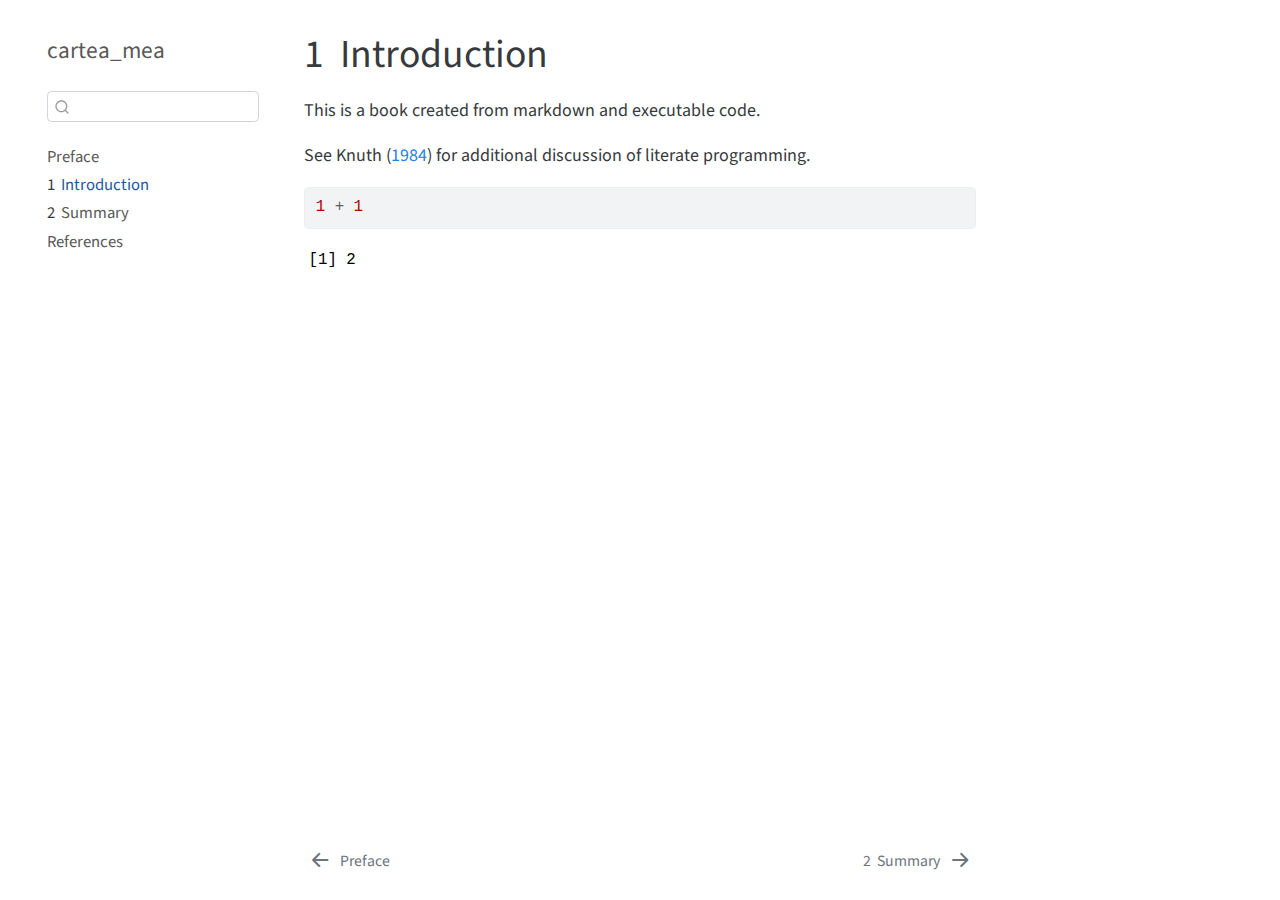
==== _book/intro.html @ 248f59c9 "primul commit" ====
<!DOCTYPE html>
<html xmlns="http://www.w3.org/1999/xhtml" lang="en" xml:lang="en"><head>

<meta charset="utf-8">
<meta name="generator" content="quarto-1.2.313">

<meta name="viewport" content="width=device-width, initial-scale=1.0, user-scalable=yes">


<title>cartea_mea - 1&nbsp; Introduction</title>
<style>
code{white-space: pre-wrap;}
span.smallcaps{font-variant: small-caps;}
div.columns{display: flex; gap: min(4vw, 1.5em);}
div.column{flex: auto; overflow-x: auto;}
div.hanging-indent{margin-left: 1.5em; text-indent: -1.5em;}
ul.task-list{list-style: none;}
ul.task-list li input[type="checkbox"] {
  width: 0.8em;
  margin: 0 0.8em 0.2em -1.6em;
  vertical-align: middle;
}
pre > code.sourceCode { white-space: pre; position: relative; }
pre > code.sourceCode > span { display: inline-block; line-height: 1.25; }
pre > code.sourceCode > span:empty { height: 1.2em; }
.sourceCode { overflow: visible; }
code.sourceCode > span { color: inherit; text-decoration: inherit; }
div.sourceCode { margin: 1em 0; }
pre.sourceCode { margin: 0; }
@media screen {
div.sourceCode { overflow: auto; }
}
@media print {
pre > code.sourceCode { white-space: pre-wrap; }
pre > code.sourceCode > span { text-indent: -5em; padding-left: 5em; }
}
pre.numberSource code
  { counter-reset: source-line 0; }
pre.numberSource code > span
  { position: relative; left: -4em; counter-increment: source-line; }
pre.numberSource code > span > a:first-child::before
  { content: counter(source-line);
    position: relative; left: -1em; text-align: right; vertical-align: baseline;
    border: none; display: inline-block;
    -webkit-touch-callout: none; -webkit-user-select: none;
    -khtml-user-select: none; -moz-user-select: none;
    -ms-user-select: none; user-select: none;
    padding: 0 4px; width: 4em;
    color: #aaaaaa;
  }
pre.numberSource { margin-left: 3em; border-left: 1px solid #aaaaaa;  padding-left: 4px; }
div.sourceCode
  {   }
@media screen {
pre > code.sourceCode > span > a:first-child::before { text-decoration: underline; }
}
code span.al { color: #ff0000; font-weight: bold; } /* Alert */
code span.an { color: #60a0b0; font-weight: bold; font-style: italic; } /* Annotation */
code span.at { color: #7d9029; } /* Attribute */
code span.bn { color: #40a070; } /* BaseN */
code span.bu { color: #008000; } /* BuiltIn */
code span.cf { color: #007020; font-weight: bold; } /* ControlFlow */
code span.ch { color: #4070a0; } /* Char */
code span.cn { color: #880000; } /* Constant */
code span.co { color: #60a0b0; font-style: italic; } /* Comment */
code span.cv { color: #60a0b0; font-weight: bold; font-style: italic; } /* CommentVar */
code span.do { color: #ba2121; font-style: italic; } /* Documentation */
code span.dt { color: #902000; } /* DataType */
code span.dv { color: #40a070; } /* DecVal */
code span.er { color: #ff0000; font-weight: bold; } /* Error */
code span.ex { } /* Extension */
code span.fl { color: #40a070; } /* Float */
code span.fu { color: #06287e; } /* Function */
code span.im { color: #008000; font-weight: bold; } /* Import */
code span.in { color: #60a0b0; font-weight: bold; font-style: italic; } /* Information */
code span.kw { color: #007020; font-weight: bold; } /* Keyword */
code span.op { color: #666666; } /* Operator */
code span.ot { color: #007020; } /* Other */
code span.pp { color: #bc7a00; } /* Preprocessor */
code span.sc { color: #4070a0; } /* SpecialChar */
code span.ss { color: #bb6688; } /* SpecialString */
code span.st { color: #4070a0; } /* String */
code span.va { color: #19177c; } /* Variable */
code span.vs { color: #4070a0; } /* VerbatimString */
code span.wa { color: #60a0b0; font-weight: bold; font-style: italic; } /* Warning */
div.csl-bib-body { }
div.csl-entry {
  clear: both;
}
.hanging div.csl-entry {
  margin-left:2em;
  text-indent:-2em;
}
div.csl-left-margin {
  min-width:2em;
  float:left;
}
div.csl-right-inline {
  margin-left:2em;
  padding-left:1em;
}
div.csl-indent {
  margin-left: 2em;
}
</style>


<script src="site_libs/quarto-nav/quarto-nav.js"></script>
<script src="site_libs/quarto-nav/headroom.min.js"></script>
<script src="site_libs/clipboard/clipboard.min.js"></script>
<script src="site_libs/quarto-search/autocomplete.umd.js"></script>
<script src="site_libs/quarto-search/fuse.min.js"></script>
<script src="site_libs/quarto-search/quarto-search.js"></script>
<meta name="quarto:offset" content="./">
<link href="./summary.html" rel="next">
<link href="./index.html" rel="prev">
<script src="site_libs/quarto-html/quarto.js"></script>
<script src="site_libs/quarto-html/popper.min.js"></script>
<script src="site_libs/quarto-html/tippy.umd.min.js"></script>
<script src="site_libs/quarto-html/anchor.min.js"></script>
<link href="site_libs/quarto-html/tippy.css" rel="stylesheet">
<link href="site_libs/quarto-html/quarto-syntax-highlighting.css" rel="stylesheet" id="quarto-text-highlighting-styles">
<script src="site_libs/bootstrap/bootstrap.min.js"></script>
<link href="site_libs/bootstrap/bootstrap-icons.css" rel="stylesheet">
<link href="site_libs/bootstrap/bootstrap.min.css" rel="stylesheet" id="quarto-bootstrap" data-mode="light">
<script id="quarto-search-options" type="application/json">{
  "location": "sidebar",
  "copy-button": false,
  "collapse-after": 3,
  "panel-placement": "start",
  "type": "textbox",
  "limit": 20,
  "language": {
    "search-no-results-text": "No results",
    "search-matching-documents-text": "matching documents",
    "search-copy-link-title": "Copy link to search",
    "search-hide-matches-text": "Hide additional matches",
    "search-more-match-text": "more match in this document",
    "search-more-matches-text": "more matches in this document",
    "search-clear-button-title": "Clear",
    "search-detached-cancel-button-title": "Cancel",
    "search-submit-button-title": "Submit"
  }
}</script>


</head>

<body class="nav-sidebar floating">

<div id="quarto-search-results"></div>
  <header id="quarto-header" class="headroom fixed-top">
  <nav class="quarto-secondary-nav" data-bs-toggle="collapse" data-bs-target="#quarto-sidebar" aria-controls="quarto-sidebar" aria-expanded="false" aria-label="Toggle sidebar navigation" onclick="if (window.quartoToggleHeadroom) { window.quartoToggleHeadroom(); }">
    <div class="container-fluid d-flex justify-content-between">
      <h1 class="quarto-secondary-nav-title"><span class="chapter-number">1</span>&nbsp; <span class="chapter-title">Introduction</span></h1>
      <button type="button" class="quarto-btn-toggle btn" aria-label="Show secondary navigation">
        <i class="bi bi-chevron-right"></i>
      </button>
    </div>
  </nav>
</header>
<!-- content -->
<div id="quarto-content" class="quarto-container page-columns page-rows-contents page-layout-article">
<!-- sidebar -->
  <nav id="quarto-sidebar" class="sidebar collapse sidebar-navigation floating overflow-auto">
    <div class="pt-lg-2 mt-2 text-left sidebar-header">
    <div class="sidebar-title mb-0 py-0">
      <a href="./">cartea_mea</a> 
    </div>
      </div>
      <div class="mt-2 flex-shrink-0 align-items-center">
        <div class="sidebar-search">
        <div id="quarto-search" class="" title="Search"></div>
        </div>
      </div>
    <div class="sidebar-menu-container"> 
    <ul class="list-unstyled mt-1">
        <li class="sidebar-item">
  <div class="sidebar-item-container"> 
  <a href="./index.html" class="sidebar-item-text sidebar-link">Preface</a>
  </div>
</li>
        <li class="sidebar-item">
  <div class="sidebar-item-container"> 
  <a href="./intro.html" class="sidebar-item-text sidebar-link active"><span class="chapter-number">1</span>&nbsp; <span class="chapter-title">Introduction</span></a>
  </div>
</li>
        <li class="sidebar-item">
  <div class="sidebar-item-container"> 
  <a href="./summary.html" class="sidebar-item-text sidebar-link"><span class="chapter-number">2</span>&nbsp; <span class="chapter-title">Summary</span></a>
  </div>
</li>
        <li class="sidebar-item">
  <div class="sidebar-item-container"> 
  <a href="./references.html" class="sidebar-item-text sidebar-link">References</a>
  </div>
</li>
    </ul>
    </div>
</nav>
<!-- margin-sidebar -->
    <div id="quarto-margin-sidebar" class="sidebar margin-sidebar">
        
    </div>
<!-- main -->
<main class="content" id="quarto-document-content">

<header id="title-block-header" class="quarto-title-block default">
<div class="quarto-title">
<h1 class="title d-none d-lg-block"><span class="chapter-number">1</span>&nbsp; <span class="chapter-title">Introduction</span></h1>
</div>



<div class="quarto-title-meta">

    
  
    
  </div>
  

</header>

<p>This is a book created from markdown and executable code.</p>
<p>See <span class="citation" data-cites="knuth84">Knuth (<a href="references.html#ref-knuth84" role="doc-biblioref">1984</a>)</span> for additional discussion of literate programming.</p>
<div class="cell">
<div class="sourceCode cell-code" id="cb1"><pre class="sourceCode r code-with-copy"><code class="sourceCode r"><span id="cb1-1"><a href="#cb1-1" aria-hidden="true" tabindex="-1"></a><span class="dv">1</span> <span class="sc">+</span> <span class="dv">1</span></span></code><button title="Copy to Clipboard" class="code-copy-button"><i class="bi"></i></button></pre></div>
<div class="cell-output cell-output-stdout">
<pre><code>[1] 2</code></pre>
</div>
</div>


<div id="refs" class="references csl-bib-body hanging-indent" role="doc-bibliography" style="display: none">
<div id="ref-knuth84" class="csl-entry" role="doc-biblioentry">
Knuth, Donald E. 1984. <span>“Literate Programming.”</span> <em>Comput. J.</em> 27 (2): 97–111. <a href="https://doi.org/10.1093/comjnl/27.2.97">https://doi.org/10.1093/comjnl/27.2.97</a>.
</div>
</div>

</main> <!-- /main -->
<script id="quarto-html-after-body" type="application/javascript">
window.document.addEventListener("DOMContentLoaded", function (event) {
  const toggleBodyColorMode = (bsSheetEl) => {
    const mode = bsSheetEl.getAttribute("data-mode");
    const bodyEl = window.document.querySelector("body");
    if (mode === "dark") {
      bodyEl.classList.add("quarto-dark");
      bodyEl.classList.remove("quarto-light");
    } else {
      bodyEl.classList.add("quarto-light");
      bodyEl.classList.remove("quarto-dark");
    }
  }
  const toggleBodyColorPrimary = () => {
    const bsSheetEl = window.document.querySelector("link#quarto-bootstrap");
    if (bsSheetEl) {
      toggleBodyColorMode(bsSheetEl);
    }
  }
  toggleBodyColorPrimary();  
  const icon = "";
  const anchorJS = new window.AnchorJS();
  anchorJS.options = {
    placement: 'right',
    icon: icon
  };
  anchorJS.add('.anchored');
  const clipboard = new window.ClipboardJS('.code-copy-button', {
    target: function(trigger) {
      return trigger.previousElementSibling;
    }
  });
  clipboard.on('success', function(e) {
    // button target
    const button = e.trigger;
    // don't keep focus
    button.blur();
    // flash "checked"
    button.classList.add('code-copy-button-checked');
    var currentTitle = button.getAttribute("title");
    button.setAttribute("title", "Copied!");
    let tooltip;
    if (window.bootstrap) {
      button.setAttribute("data-bs-toggle", "tooltip");
      button.setAttribute("data-bs-placement", "left");
      button.setAttribute("data-bs-title", "Copied!");
      tooltip = new bootstrap.Tooltip(button, 
        { trigger: "manual", 
          customClass: "code-copy-button-tooltip",
          offset: [0, -8]});
      tooltip.show();    
    }
    setTimeout(function() {
      if (tooltip) {
        tooltip.hide();
        button.removeAttribute("data-bs-title");
        button.removeAttribute("data-bs-toggle");
        button.removeAttribute("data-bs-placement");
      }
      button.setAttribute("title", currentTitle);
      button.classList.remove('code-copy-button-checked');
    }, 1000);
    // clear code selection
    e.clearSelection();
  });
  function tippyHover(el, contentFn) {
    const config = {
      allowHTML: true,
      content: contentFn,
      maxWidth: 500,
      delay: 100,
      arrow: false,
      appendTo: function(el) {
          return el.parentElement;
      },
      interactive: true,
      interactiveBorder: 10,
      theme: 'quarto',
      placement: 'bottom-start'
    };
    window.tippy(el, config); 
  }
  const noterefs = window.document.querySelectorAll('a[role="doc-noteref"]');
  for (var i=0; i<noterefs.length; i++) {
    const ref = noterefs[i];
    tippyHover(ref, function() {
      // use id or data attribute instead here
      let href = ref.getAttribute('data-footnote-href') || ref.getAttribute('href');
      try { href = new URL(href).hash; } catch {}
      const id = href.replace(/^#\/?/, "");
      const note = window.document.getElementById(id);
      return note.innerHTML;
    });
  }
  const findCites = (el) => {
    const parentEl = el.parentElement;
    if (parentEl) {
      const cites = parentEl.dataset.cites;
      if (cites) {
        return {
          el,
          cites: cites.split(' ')
        };
      } else {
        return findCites(el.parentElement)
      }
    } else {
      return undefined;
    }
  };
  var bibliorefs = window.document.querySelectorAll('a[role="doc-biblioref"]');
  for (var i=0; i<bibliorefs.length; i++) {
    const ref = bibliorefs[i];
    const citeInfo = findCites(ref);
    if (citeInfo) {
      tippyHover(citeInfo.el, function() {
        var popup = window.document.createElement('div');
        citeInfo.cites.forEach(function(cite) {
          var citeDiv = window.document.createElement('div');
          citeDiv.classList.add('hanging-indent');
          citeDiv.classList.add('csl-entry');
          var biblioDiv = window.document.getElementById('ref-' + cite);
          if (biblioDiv) {
            citeDiv.innerHTML = biblioDiv.innerHTML;
          }
          popup.appendChild(citeDiv);
        });
        return popup.innerHTML;
      });
    }
  }
});
</script>
<nav class="page-navigation">
  <div class="nav-page nav-page-previous">
      <a href="./index.html" class="pagination-link">
        <i class="bi bi-arrow-left-short"></i> <span class="nav-page-text">Preface</span>
      </a>          
  </div>
  <div class="nav-page nav-page-next">
      <a href="./summary.html" class="pagination-link">
        <span class="nav-page-text"><span class="chapter-number">2</span>&nbsp; <span class="chapter-title">Summary</span></span> <i class="bi bi-arrow-right-short"></i>
      </a>
  </div>
</nav>
</div> <!-- /content -->



</body></html>
---- _book/site_libs/quarto-html/tippy.css ----
.tippy-box[data-animation=fade][data-state=hidden]{opacity:0}[data-tippy-root]{max-width:calc(100vw - 10px)}.tippy-box{position:relative;background-color:#333;color:#fff;border-radius:4px;font-size:14px;line-height:1.4;white-space:normal;outline:0;transition-property:transform,visibility,opacity}.tippy-box[data-placement^=top]>.tippy-arrow{bottom:0}.tippy-box[data-placement^=top]>.tippy-arrow:before{bottom:-7px;left:0;border-width:8px 8px 0;border-top-color:initial;transform-origin:center top}.tippy-box[data-placement^=bottom]>.tippy-arrow{top:0}.tippy-box[data-placement^=bottom]>.tippy-arrow:before{top:-7px;left:0;border-width:0 8px 8px;border-bottom-color:initial;transform-origin:center bottom}.tippy-box[data-placement^=left]>.tippy-arrow{right:0}.tippy-box[data-placement^=left]>.tippy-arrow:before{border-width:8px 0 8px 8px;border-left-color:initial;right:-7px;transform-origin:center left}.tippy-box[data-placement^=right]>.tippy-arrow{left:0}.tippy-box[data-placement^=right]>.tippy-arrow:before{left:-7px;border-width:8px 8px 8px 0;border-right-color:initial;transform-origin:center right}.tippy-box[data-inertia][data-state=visible]{transition-timing-function:cubic-bezier(.54,1.5,.38,1.11)}.tippy-arrow{width:16px;height:16px;color:#333}.tippy-arrow:before{content:"";position:absolute;border-color:transparent;border-style:solid}.tippy-content{position:relative;padding:5px 9px;z-index:1}
---- _book/site_libs/quarto-html/quarto-syntax-highlighting.css ----
/* quarto syntax highlight colors */
:root {
  --quarto-hl-ot-color: #003B4F;
  --quarto-hl-at-color: #657422;
  --quarto-hl-ss-color: #20794D;
  --quarto-hl-an-color: #5E5E5E;
  --quarto-hl-fu-color: #4758AB;
  --quarto-hl-st-color: #20794D;
  --quarto-hl-cf-color: #003B4F;
  --quarto-hl-op-color: #5E5E5E;
  --quarto-hl-er-color: #AD0000;
  --quarto-hl-bn-color: #AD0000;
  --quarto-hl-al-color: #AD0000;
  --quarto-hl-va-color: #111111;
  --quarto-hl-bu-color: inherit;
  --quarto-hl-ex-color: inherit;
  --quarto-hl-pp-color: #AD0000;
  --quarto-hl-in-color: #5E5E5E;
  --quarto-hl-vs-color: #20794D;
  --quarto-hl-wa-color: #5E5E5E;
  --quarto-hl-do-color: #5E5E5E;
  --quarto-hl-im-color: #00769E;
  --quarto-hl-ch-color: #20794D;
  --quarto-hl-dt-color: #AD0000;
  --quarto-hl-fl-color: #AD0000;
  --quarto-hl-co-color: #5E5E5E;
  --quarto-hl-cv-color: #5E5E5E;
  --quarto-hl-cn-color: #8f5902;
  --quarto-hl-sc-color: #5E5E5E;
  --quarto-hl-dv-color: #AD0000;
  --quarto-hl-kw-color: #003B4F;
}

/* other quarto variables */
:root {
  --quarto-font-monospace: SFMono-Regular, Menlo, Monaco, Consolas, "Liberation Mono", "Courier New", monospace;
}

pre > code.sourceCode > span {
  color: #003B4F;
}

code span {
  color: #003B4F;
}

code.sourceCode > span {
  color: #003B4F;
}

div.sourceCode,
div.sourceCode pre.sourceCode {
  color: #003B4F;
}

code span.ot {
  color: #003B4F;
}

code span.at {
  color: #657422;
}

code span.ss {
  color: #20794D;
}

code span.an {
  color: #5E5E5E;
}

code span.fu {
  color: #4758AB;
}

code span.st {
  color: #20794D;
}

code span.cf {
  color: #003B4F;
}

code span.op {
  color: #5E5E5E;
}

code span.er {
  color: #AD0000;
}

code span.bn {
  color: #AD0000;
}

code span.al {
  color: #AD0000;
}

code span.va {
  color: #111111;
}

code span.pp {
  color: #AD0000;
}

code span.in {
  color: #5E5E5E;
}

code span.vs {
  color: #20794D;
}

code span.wa {
  color: #5E5E5E;
  font-style: italic;
}

code span.do {
  color: #5E5E5E;
  font-style: italic;
}

code span.im {
  color: #00769E;
}

code span.ch {
  color: #20794D;
}

code span.dt {
  color: #AD0000;
}

code span.fl {
  color: #AD0000;
}

code span.co {
  color: #5E5E5E;
}

code span.cv {
  color: #5E5E5E;
  font-style: italic;
}

code span.cn {
  color: #8f5902;
}

code span.sc {
  color: #5E5E5E;
}

code span.dv {
  color: #AD0000;
}

code span.kw {
  color: #003B4F;
}

.prevent-inlining {
  content: "</";
}

/*# sourceMappingURL=debc5d5d77c3f9108843748ff7464032.css.map */
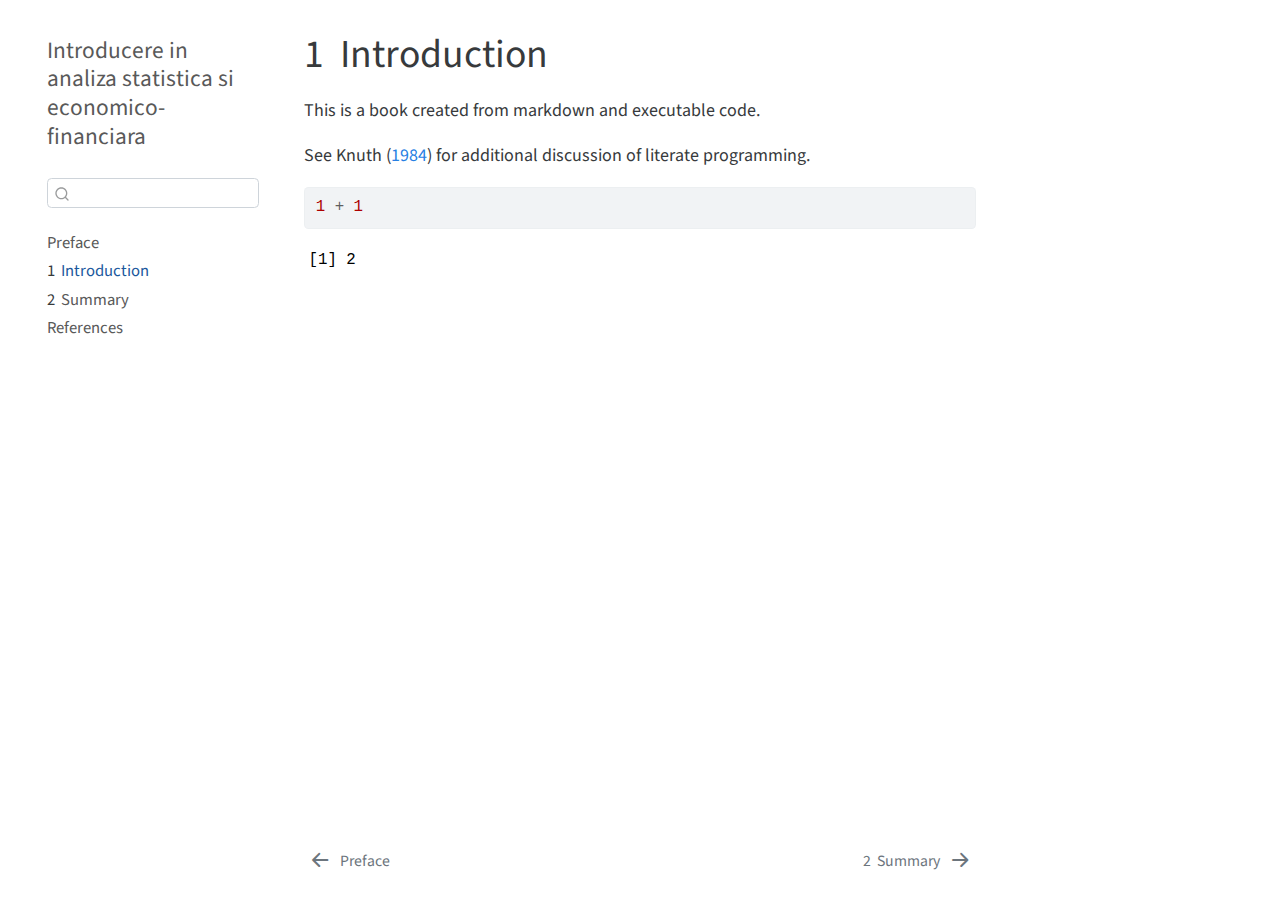
==== commit 66d32c84: "update 2" ====
--- a/_book/intro.html
+++ b/_book/intro.html
@@ -7,7 +7,7 @@
 <meta name="viewport" content="width=device-width, initial-scale=1.0, user-scalable=yes">
 
 
-<title>cartea_mea - 1&nbsp; Introduction</title>
+<title>Introducere in analiza statistica si economico-financiara - 1&nbsp; Introduction</title>
 <style>
 code{white-space: pre-wrap;}
 span.smallcaps{font-variant: small-caps;}
@@ -165,7 +165,7 @@
   <nav id="quarto-sidebar" class="sidebar collapse sidebar-navigation floating overflow-auto">
     <div class="pt-lg-2 mt-2 text-left sidebar-header">
     <div class="sidebar-title mb-0 py-0">
-      <a href="./">cartea_mea</a> 
+      <a href="./">Introducere in analiza statistica si economico-financiara</a> 
     </div>
       </div>
       <div class="mt-2 flex-shrink-0 align-items-center">
